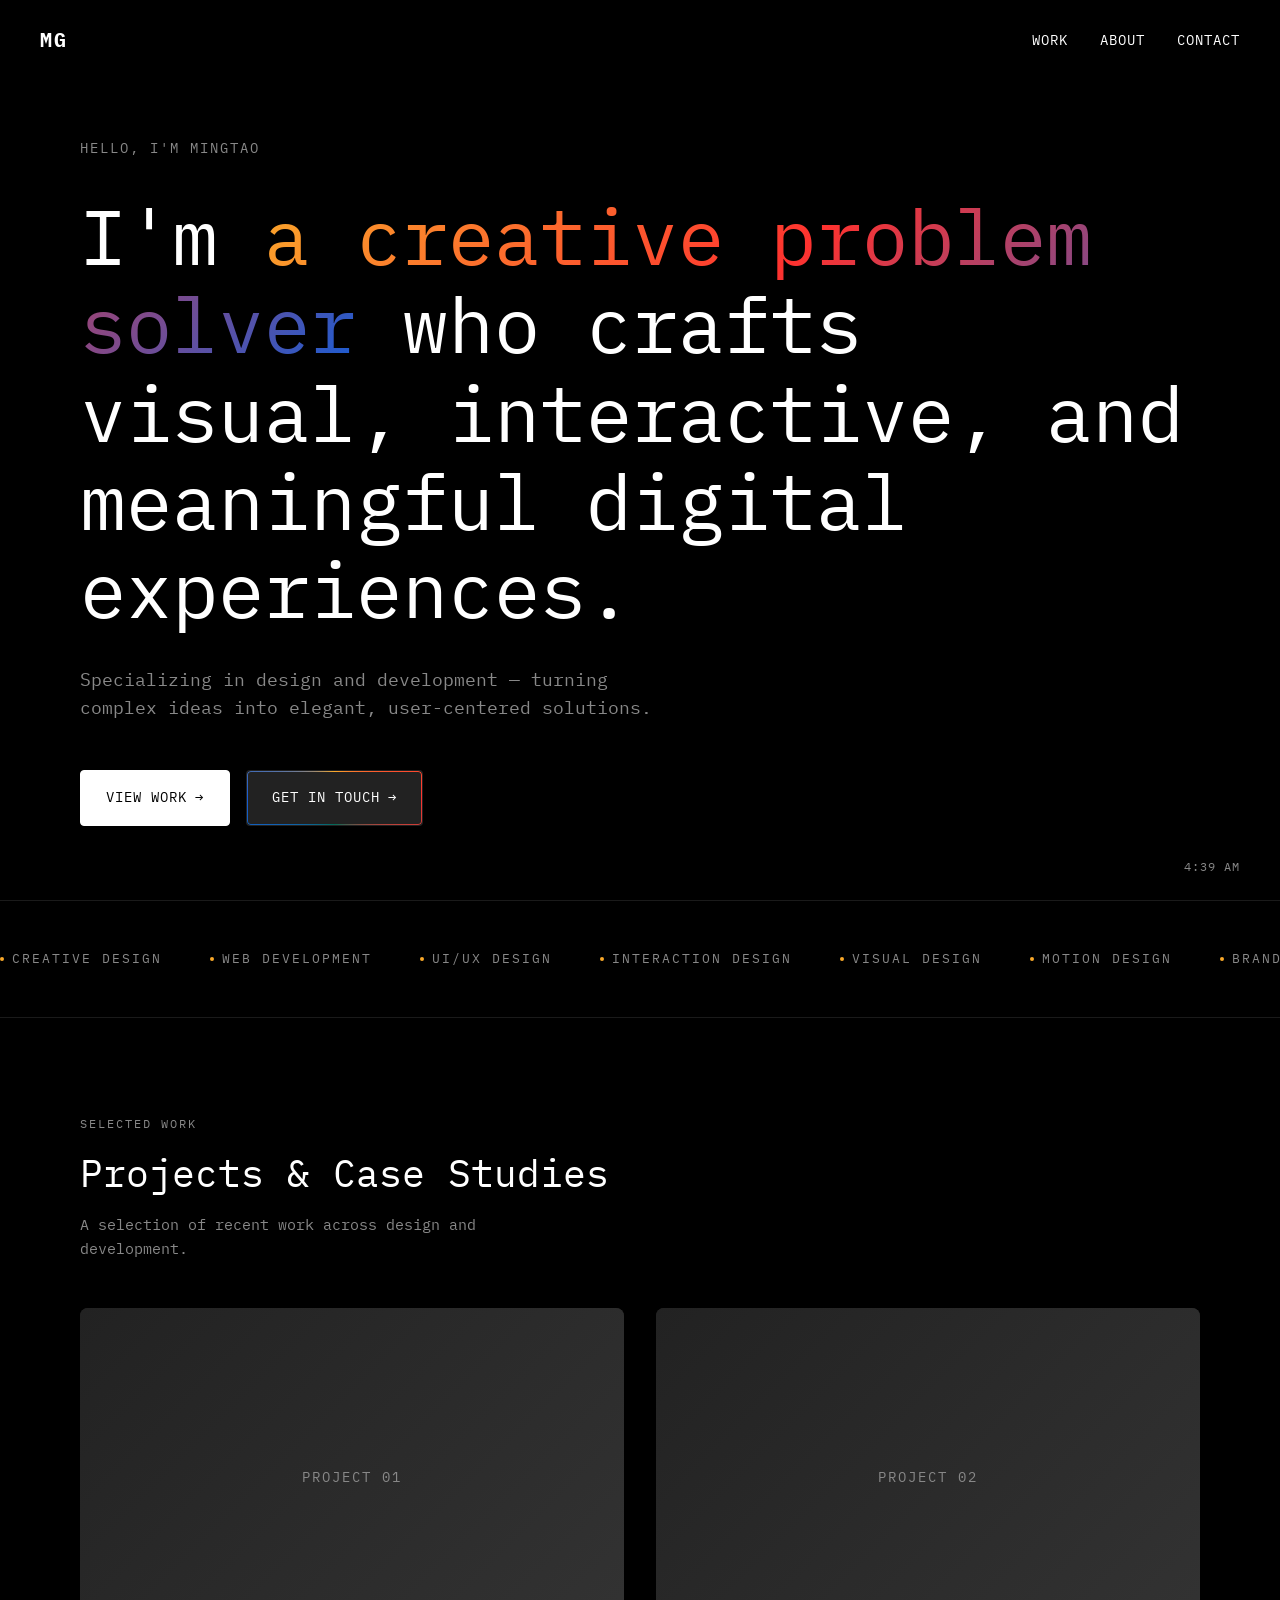
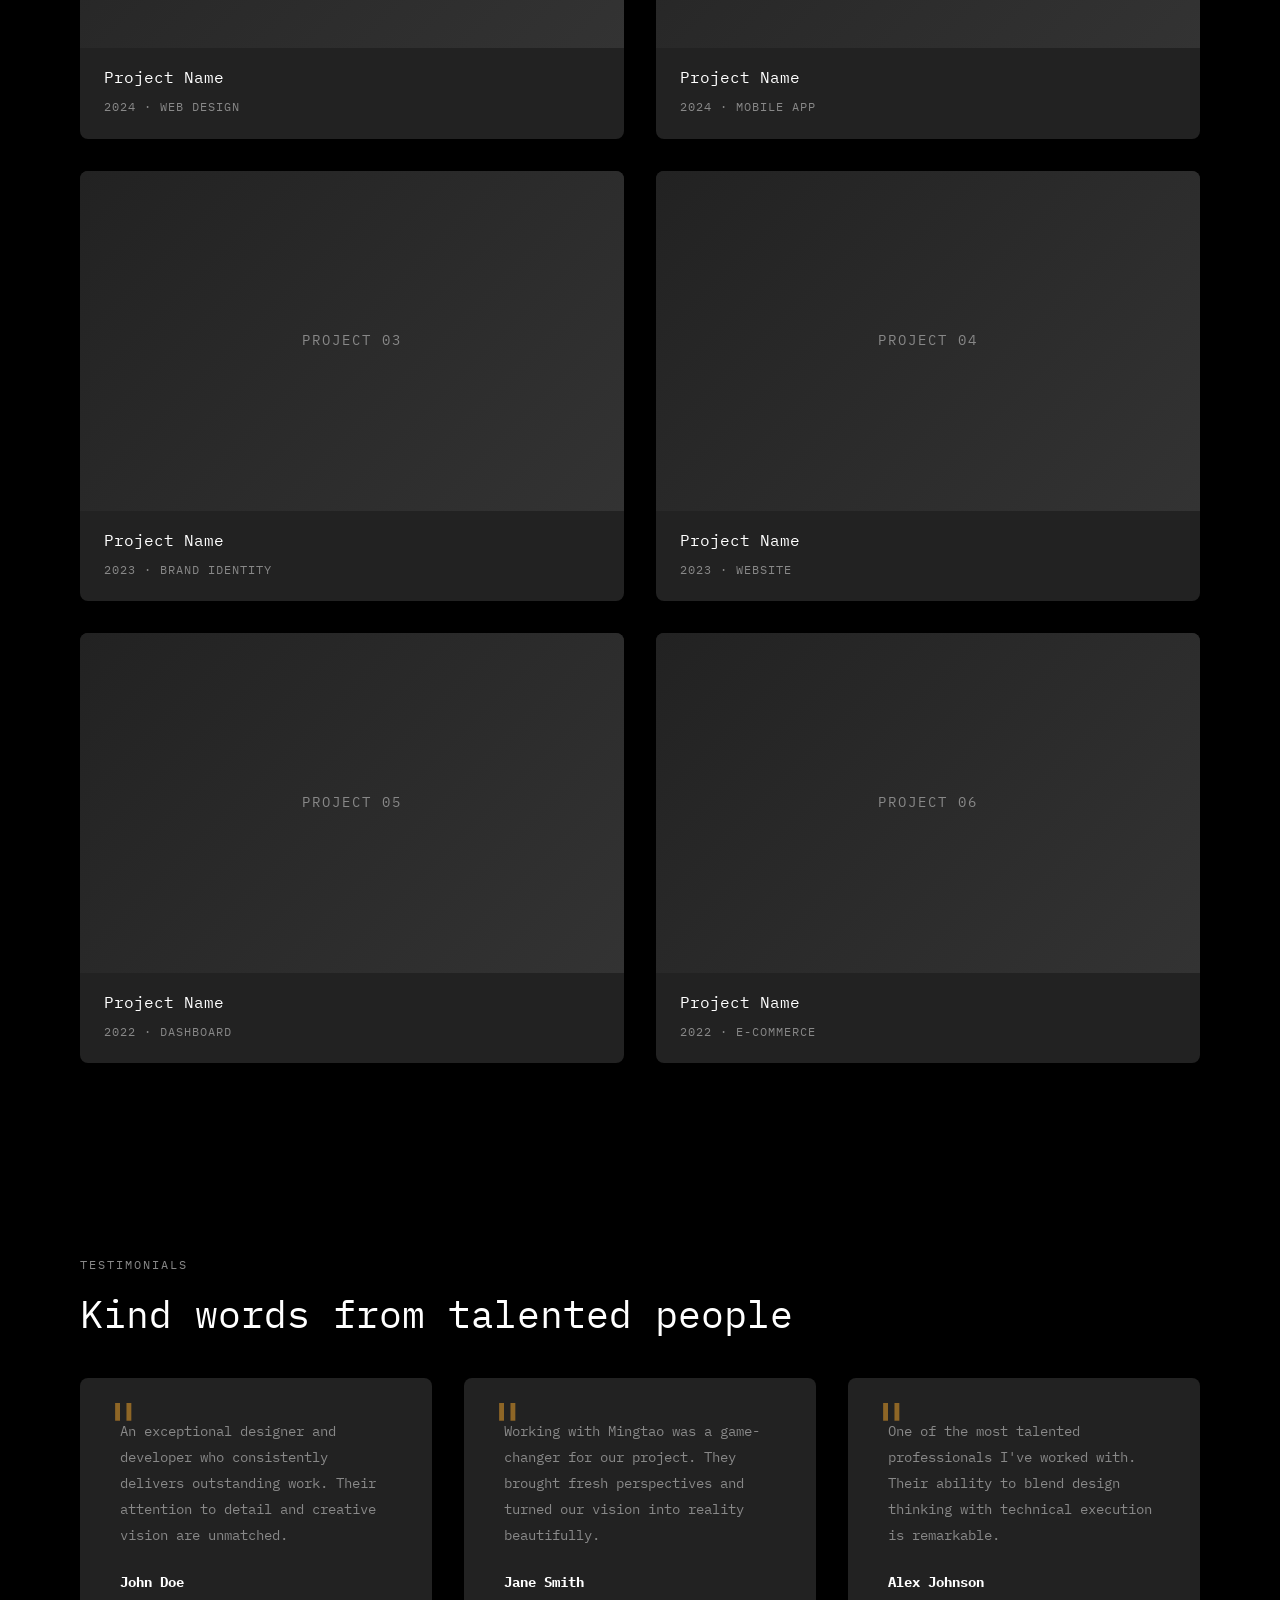
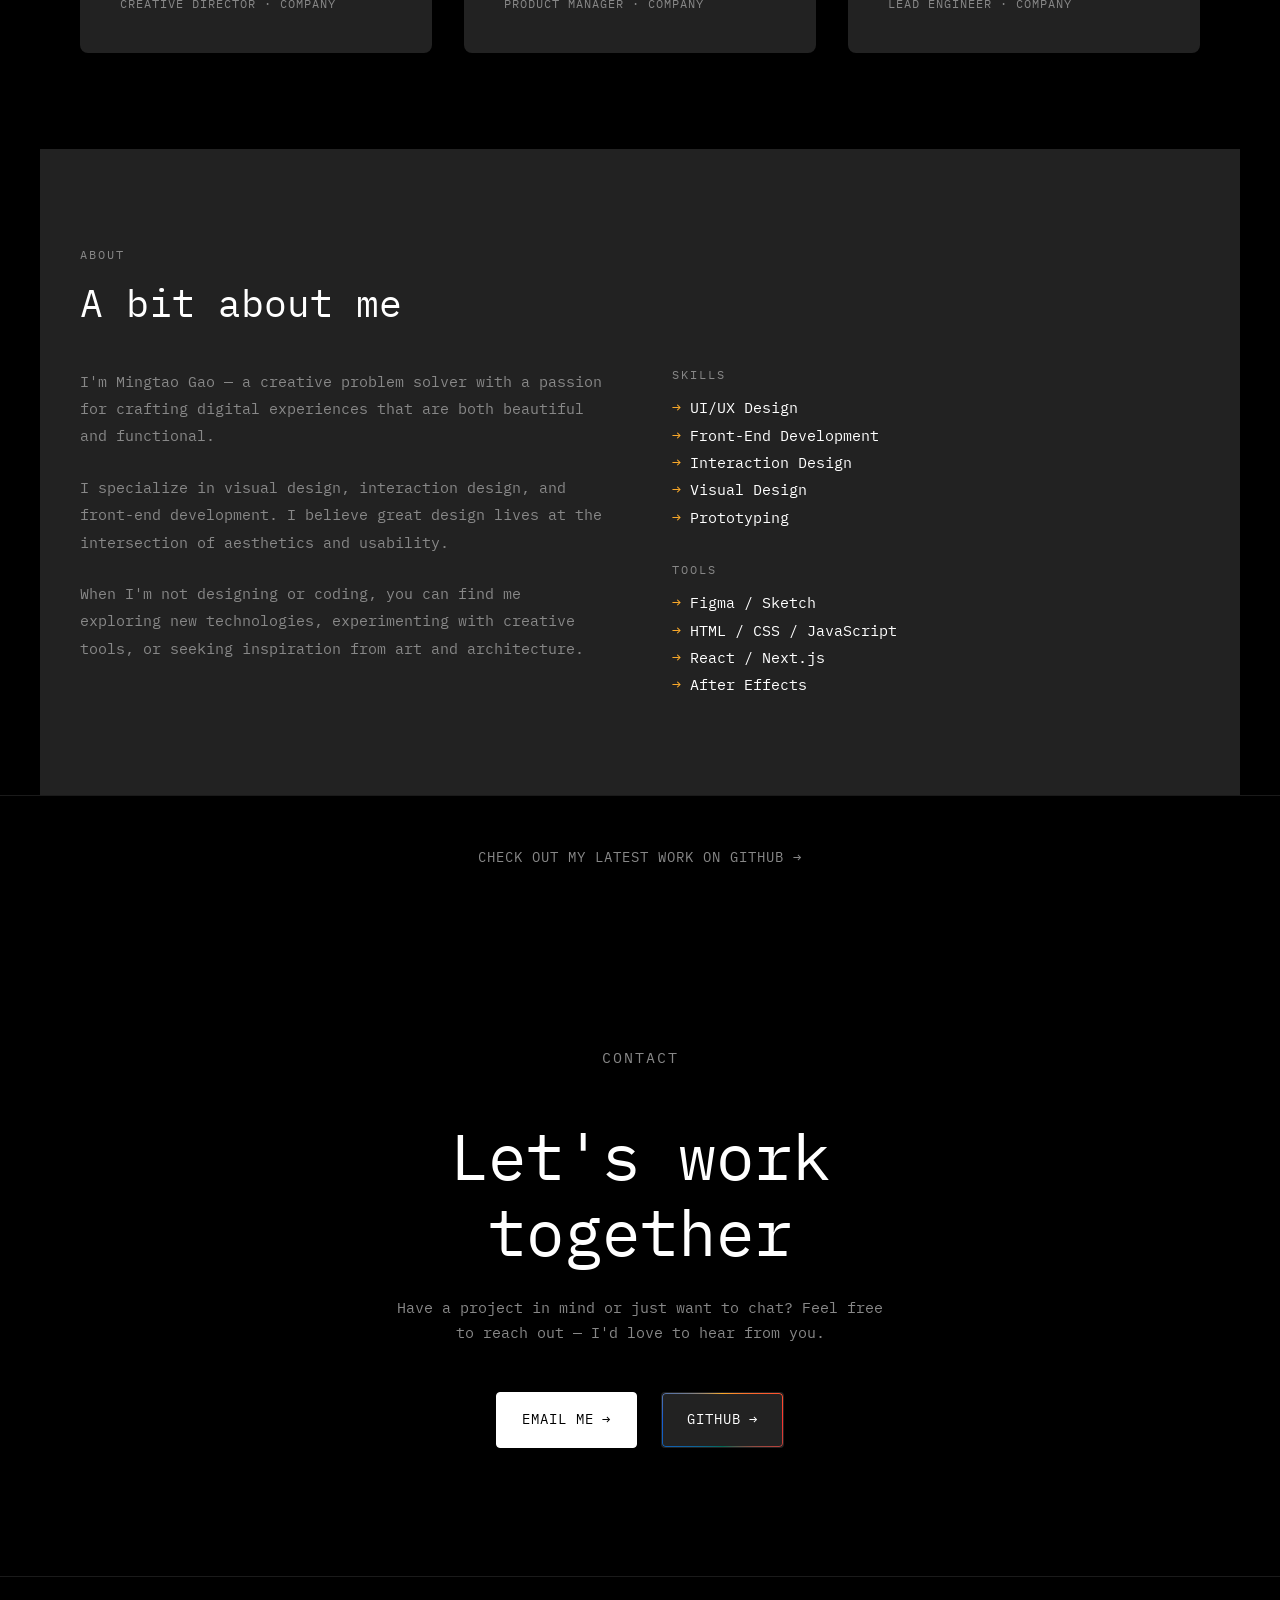
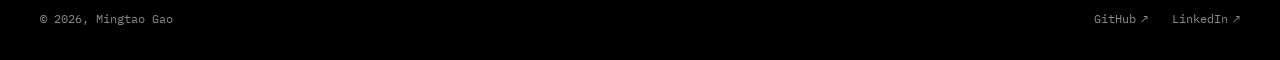
==== index.html @ eaf92bf7 "Initial personal website" ====
<!DOCTYPE html>
<html lang="en">
<head>
  <meta charset="UTF-8">
  <meta name="viewport" content="width=device-width, initial-scale=1.0">
  <title>Mingtao Gao — Portfolio</title>
  <meta name="description" content="Mingtao Gao — A creative problem solver specializing in design and development.">
  <link rel="preconnect" href="https://fonts.googleapis.com">
  <link rel="preconnect" href="https://fonts.gstatic.com" crossorigin>
  <link href="https://fonts.googleapis.com/css2?family=IBM+Plex+Mono:wght@300;400;500;700&family=Space+Mono:wght@400;700&display=swap" rel="stylesheet">
  <link rel="stylesheet" href="styles.css">
</head>
<body>

  <!-- Loader -->
  <div class="loader">
    <div class="loader-text">MG</div>
  </div>

  <!-- Live Clock -->
  <div class="clock"></div>

  <!-- Navigation -->
  <nav class="nav">
    <a href="#" class="nav-logo">MG</a>
    <ul class="nav-links">
      <li><a href="#work">Work</a></li>
      <li><a href="#about">About</a></li>
      <li><a href="#contact">Contact</a></li>
    </ul>
    <button class="menu-toggle" aria-label="Toggle menu">
      <span></span>
      <span></span>
      <span></span>
    </button>
  </nav>

  <!-- Hero Section -->
  <section class="hero">
    <p class="hero-intro">Hello, I'm Mingtao</p>
    <h1>
      I'm <span class="gradient-text">a creative problem solver</span> who crafts visual, interactive, and meaningful digital experiences.
    </h1>
    <p class="hero-subtitle">
      Specializing in design and development — turning complex ideas into elegant, user-centered solutions.
    </p>
    <div class="hero-cta">
      <a href="#work" class="btn btn-primary">
        View Work <span class="arrow">→</span>
      </a>
      <a href="#contact" class="btn btn-secondary">
        Get in Touch <span class="arrow">→</span>
      </a>
    </div>
  </section>

  <!-- Marquee / Recognition -->
  <div class="marquee-section">
    <div class="marquee-track">
      <span class="marquee-item"><span class="dot"></span> Creative Design</span>
      <span class="marquee-item"><span class="dot"></span> Web Development</span>
      <span class="marquee-item"><span class="dot"></span> UI/UX Design</span>
      <span class="marquee-item"><span class="dot"></span> Interaction Design</span>
      <span class="marquee-item"><span class="dot"></span> Visual Design</span>
      <span class="marquee-item"><span class="dot"></span> Motion Design</span>
      <span class="marquee-item"><span class="dot"></span> Brand Identity</span>
      <span class="marquee-item"><span class="dot"></span> Prototyping</span>
      <!-- Duplicate for seamless loop -->
      <span class="marquee-item"><span class="dot"></span> Creative Design</span>
      <span class="marquee-item"><span class="dot"></span> Web Development</span>
      <span class="marquee-item"><span class="dot"></span> UI/UX Design</span>
      <span class="marquee-item"><span class="dot"></span> Interaction Design</span>
      <span class="marquee-item"><span class="dot"></span> Visual Design</span>
      <span class="marquee-item"><span class="dot"></span> Motion Design</span>
      <span class="marquee-item"><span class="dot"></span> Brand Identity</span>
      <span class="marquee-item"><span class="dot"></span> Prototyping</span>
    </div>
  </div>

  <!-- Selected Work Section -->
  <section class="section" id="work">
    <p class="section-label reveal">Selected Work</p>
    <h2 class="section-title reveal">Projects & Case Studies</h2>
    <p class="section-subtitle reveal">A selection of recent work across design and development.</p>

    <div class="work-grid">
      <!-- Project 1 -->
      <div class="work-card reveal">
        <div class="placeholder-img">Project 01</div>
        <div class="work-card-info">
          <h3>Project Name</h3>
          <span class="work-meta">2024 · Web Design</span>
        </div>
        <div class="work-card-overlay">
          <h3 class="work-card-title">Project Name</h3>
          <div class="work-card-tags">
            <span class="tag">Design</span>
            <span class="tag">Development</span>
          </div>
        </div>
      </div>

      <!-- Project 2 -->
      <div class="work-card reveal">
        <div class="placeholder-img">Project 02</div>
        <div class="work-card-info">
          <h3>Project Name</h3>
          <span class="work-meta">2024 · Mobile App</span>
        </div>
        <div class="work-card-overlay">
          <h3 class="work-card-title">Project Name</h3>
          <div class="work-card-tags">
            <span class="tag">Mobile</span>
            <span class="tag">UI/UX</span>
          </div>
        </div>
      </div>

      <!-- Project 3 -->
      <div class="work-card reveal">
        <div class="placeholder-img">Project 03</div>
        <div class="work-card-info">
          <h3>Project Name</h3>
          <span class="work-meta">2023 · Brand Identity</span>
        </div>
        <div class="work-card-overlay">
          <h3 class="work-card-title">Project Name</h3>
          <div class="work-card-tags">
            <span class="tag">Branding</span>
            <span class="tag">Visual</span>
          </div>
        </div>
      </div>

      <!-- Project 4 -->
      <div class="work-card reveal">
        <div class="placeholder-img">Project 04</div>
        <div class="work-card-info">
          <h3>Project Name</h3>
          <span class="work-meta">2023 · Website</span>
        </div>
        <div class="work-card-overlay">
          <h3 class="work-card-title">Project Name</h3>
          <div class="work-card-tags">
            <span class="tag">Website</span>
            <span class="tag">Frontend</span>
          </div>
        </div>
      </div>

      <!-- Project 5 -->
      <div class="work-card reveal">
        <div class="placeholder-img">Project 05</div>
        <div class="work-card-info">
          <h3>Project Name</h3>
          <span class="work-meta">2022 · Dashboard</span>
        </div>
        <div class="work-card-overlay">
          <h3 class="work-card-title">Project Name</h3>
          <div class="work-card-tags">
            <span class="tag">Dashboard</span>
            <span class="tag">Data Viz</span>
          </div>
        </div>
      </div>

      <!-- Project 6 -->
      <div class="work-card reveal">
        <div class="placeholder-img">Project 06</div>
        <div class="work-card-info">
          <h3>Project Name</h3>
          <span class="work-meta">2022 · E-Commerce</span>
        </div>
        <div class="work-card-overlay">
          <h3 class="work-card-title">Project Name</h3>
          <div class="work-card-tags">
            <span class="tag">E-Commerce</span>
            <span class="tag">Design</span>
          </div>
        </div>
      </div>
    </div>
  </section>

  <!-- Testimonials Section -->
  <section class="testimonials" id="testimonials">
    <p class="section-label reveal">Testimonials</p>
    <h2 class="section-title reveal">Kind words from talented people</h2>
    <br>
    <div class="testimonial-grid">
      <div class="testimonial-card reveal">
        <p class="testimonial-text">
          An exceptional designer and developer who consistently delivers outstanding work. Their attention to detail and creative vision are unmatched.
        </p>
        <p class="testimonial-author">John Doe</p>
        <p class="testimonial-role">Creative Director · Company</p>
      </div>

      <div class="testimonial-card reveal">
        <p class="testimonial-text">
          Working with Mingtao was a game-changer for our project. They brought fresh perspectives and turned our vision into reality beautifully.
        </p>
        <p class="testimonial-author">Jane Smith</p>
        <p class="testimonial-role">Product Manager · Company</p>
      </div>

      <div class="testimonial-card reveal">
        <p class="testimonial-text">
          One of the most talented professionals I've worked with. Their ability to blend design thinking with technical execution is remarkable.
        </p>
        <p class="testimonial-author">Alex Johnson</p>
        <p class="testimonial-role">Lead Engineer · Company</p>
      </div>
    </div>
  </section>

  <!-- About Section -->
  <section class="section section-light" id="about" style="background: var(--dark); border-radius: 0; padding: 6rem 2.5rem;">
    <div style="max-width: 1200px; margin: 0 auto;">
      <p class="section-label reveal">About</p>
      <h2 class="section-title reveal">A bit about me</h2>
      <br>
      <div class="about-content">
        <div class="about-text reveal">
          <p>
            I'm Mingtao Gao — a creative problem solver with a passion for crafting digital experiences that are both beautiful and functional.
          </p>
          <p>
            I specialize in visual design, interaction design, and front-end development. I believe great design lives at the intersection of aesthetics and usability.
          </p>
          <p>
            When I'm not designing or coding, you can find me exploring new technologies, experimenting with creative tools, or seeking inspiration from art and architecture.
          </p>
        </div>
        <div class="about-details reveal">
          <div class="detail-group">
            <h4>Skills</h4>
            <ul>
              <li>UI/UX Design</li>
              <li>Front-End Development</li>
              <li>Interaction Design</li>
              <li>Visual Design</li>
              <li>Prototyping</li>
            </ul>
          </div>
          <div class="detail-group">
            <h4>Tools</h4>
            <ul>
              <li>Figma / Sketch</li>
              <li>HTML / CSS / JavaScript</li>
              <li>React / Next.js</li>
              <li>After Effects</li>
            </ul>
          </div>
        </div>
      </div>
    </div>
  </section>

  <!-- Social Strip -->
  <div class="social-strip">
    <a href="https://github.com/mingtaogao-glitch" target="_blank" rel="noopener">
      Check out my latest work on GitHub <span class="arrow">→</span>
    </a>
  </div>

  <!-- Contact Section -->
  <section class="contact" id="contact">
    <p class="section-label reveal">Contact</p>
    <h2 class="reveal">Let's work<br>together</h2>
    <p class="reveal">
      Have a project in mind or just want to chat? Feel free to reach out — I'd love to hear from you.
    </p>
    <div class="contact-links reveal">
      <a href="mailto:your.email@example.com" class="btn btn-primary">
        Email Me <span class="arrow">→</span>
      </a>
      <a href="https://github.com/mingtaogao-glitch" target="_blank" rel="noopener" class="btn btn-secondary">
        GitHub <span class="arrow">→</span>
      </a>
    </div>
  </section>

  <!-- Footer -->
  <footer class="footer">
    <p>&copy; 2026, Mingtao Gao</p>
    <div class="footer-links">
      <a href="https://github.com/mingtaogao-glitch" target="_blank" rel="noopener">GitHub <span class="arrow">↗</span></a>
      <a href="https://linkedin.com/" target="_blank" rel="noopener">LinkedIn <span class="arrow">↗</span></a>
    </div>
  </footer>

  <script src="script.js"></script>
</body>
</html>
---- styles.css ----
/* ========== Reset & Base ========== */
*,
*::before,
*::after {
  margin: 0;
  padding: 0;
  box-sizing: border-box;
}

:root {
  --black: #000000;
  --dark: #222222;
  --white: #ffffff;
  --orange: #FAA92A;
  --red: #FE322F;
  --teal: #036A57;
  --blue: #175DD5;
  --gray: #888888;
  --light-gray: #f5f5f5;
}

@font-face {
  font-family: 'Space Mono';
  src: url('https://fonts.googleapis.com/css2?family=Space+Mono:wght@400;700&display=swap');
}

html {
  scroll-behavior: smooth;
  -webkit-font-smoothing: antialiased;
  -moz-osx-font-smoothing: grayscale;
}

body {
  font-family: 'IBM Plex Mono', 'Space Mono', 'Courier New', monospace;
  background-color: var(--black);
  color: var(--white);
  line-height: 1.6;
  overflow-x: hidden;
}

a {
  color: inherit;
  text-decoration: none;
}

img {
  max-width: 100%;
  display: block;
}

/* ========== Typography ========== */
h1, h2, h3, h4 {
  font-weight: 400;
  line-height: 1.2;
}

.section-label {
  font-size: 0.75rem;
  text-transform: uppercase;
  letter-spacing: 2px;
  color: var(--gray);
  margin-bottom: 1rem;
}

/* ========== Navigation ========== */
.nav {
  position: fixed;
  top: 0;
  left: 0;
  right: 0;
  z-index: 100;
  padding: 1.5rem 2.5rem;
  display: flex;
  justify-content: space-between;
  align-items: center;
  background: rgba(0, 0, 0, 0.85);
  backdrop-filter: blur(10px);
  -webkit-backdrop-filter: blur(10px);
  transition: background 0.3s ease;
}

.nav-logo {
  font-size: 1.25rem;
  font-weight: 700;
  letter-spacing: 2px;
  text-transform: uppercase;
}

.nav-links {
  display: flex;
  gap: 2rem;
  list-style: none;
  align-items: center;
}

.nav-links a {
  font-size: 0.85rem;
  text-transform: uppercase;
  letter-spacing: 1px;
  transition: opacity 0.3s ease;
  position: relative;
}

.nav-links a::after {
  content: '';
  position: absolute;
  bottom: -4px;
  left: 0;
  width: 0;
  height: 1px;
  background: var(--white);
  transition: width 0.3s ease;
}

.nav-links a:hover::after {
  width: 100%;
}

.nav-links a:hover {
  opacity: 0.7;
}

/* Mobile Menu */
.menu-toggle {
  display: none;
  flex-direction: column;
  gap: 5px;
  cursor: pointer;
  z-index: 101;
  background: none;
  border: none;
  padding: 5px;
}

.menu-toggle span {
  width: 24px;
  height: 2px;
  background: var(--white);
  transition: all 0.3s ease;
}

.menu-toggle.active span:nth-child(1) {
  transform: rotate(45deg) translate(5px, 5px);
}

.menu-toggle.active span:nth-child(2) {
  opacity: 0;
}

.menu-toggle.active span:nth-child(3) {
  transform: rotate(-45deg) translate(5px, -5px);
}

/* ========== Hero Section ========== */
.hero {
  min-height: 100vh;
  display: flex;
  flex-direction: column;
  justify-content: center;
  padding: 8rem 2.5rem 4rem;
  max-width: 1200px;
  margin: 0 auto;
}

.hero-intro {
  font-size: 0.85rem;
  text-transform: uppercase;
  letter-spacing: 2px;
  color: var(--gray);
  margin-bottom: 2rem;
  opacity: 0;
  transform: translateY(20px);
  animation: fadeUp 0.8s ease forwards;
  animation-delay: 0.2s;
}

.hero h1 {
  font-size: clamp(2.5rem, 6vw, 5rem);
  line-height: 1.15;
  margin-bottom: 2rem;
  opacity: 0;
  transform: translateY(30px);
  animation: fadeUp 0.8s ease forwards;
  animation-delay: 0.4s;
}

.hero h1 .gradient-text {
  background: linear-gradient(135deg, var(--orange), var(--red), var(--blue));
  -webkit-background-clip: text;
  -webkit-text-fill-color: transparent;
  background-clip: text;
}

.hero-subtitle {
  font-size: 1.1rem;
  color: var(--gray);
  max-width: 600px;
  margin-bottom: 3rem;
  opacity: 0;
  transform: translateY(20px);
  animation: fadeUp 0.8s ease forwards;
  animation-delay: 0.6s;
}

.hero-cta {
  display: flex;
  gap: 1rem;
  flex-wrap: wrap;
  opacity: 0;
  transform: translateY(20px);
  animation: fadeUp 0.8s ease forwards;
  animation-delay: 0.8s;
}

/* ========== Buttons ========== */
.btn {
  display: inline-flex;
  align-items: center;
  gap: 0.5rem;
  padding: 15px 25px;
  height: 56px;
  font-family: inherit;
  font-size: 0.85rem;
  text-transform: uppercase;
  letter-spacing: 1px;
  border-radius: 4px;
  cursor: pointer;
  transition: transform 0.5s cubic-bezier(0.65, 0.05, 0, 1);
  border: none;
}

.btn:hover {
  transform: scale(0.964);
}

.btn-primary {
  background: var(--white);
  color: var(--black);
  border: 1px solid var(--white);
}

.btn-secondary {
  position: relative;
  background: var(--dark);
  color: var(--white);
  border: 1px solid transparent;
  overflow: hidden;
}

.btn-secondary::before {
  content: '';
  position: absolute;
  inset: 0;
  border-radius: 4px;
  padding: 1px;
  background: conic-gradient(from var(--gradient-angle, 0deg), var(--orange), var(--red), var(--teal), var(--blue), var(--orange));
  -webkit-mask: linear-gradient(#fff 0 0) content-box, linear-gradient(#fff 0 0);
  -webkit-mask-composite: xor;
  mask-composite: exclude;
  animation: rotate-gradient 8s linear infinite;
}

.btn-secondary:hover::before {
  animation-play-state: paused;
}

.btn .arrow {
  transition: transform 0.3s ease;
}

.btn:hover .arrow {
  transform: translateX(3px);
}

@property --gradient-angle {
  syntax: '<angle>';
  initial-value: 0deg;
  inherits: false;
}

@keyframes rotate-gradient {
  to {
    --gradient-angle: 360deg;
  }
}

/* ========== Sections ========== */
.section {
  padding: 6rem 2.5rem;
  max-width: 1200px;
  margin: 0 auto;
}

.section-dark {
  background: var(--black);
}

.section-light {
  background: var(--dark);
}

.section-title {
  font-size: clamp(1.5rem, 3vw, 2.5rem);
  margin-bottom: 1rem;
}

.section-subtitle {
  color: var(--gray);
  font-size: 0.95rem;
  max-width: 500px;
  margin-bottom: 3rem;
}

/* ========== About Section ========== */
.about-content {
  display: grid;
  grid-template-columns: 1fr 1fr;
  gap: 4rem;
  align-items: start;
}

.about-text p {
  color: var(--gray);
  margin-bottom: 1.5rem;
  font-size: 0.95rem;
  line-height: 1.8;
}

.about-details {
  display: flex;
  flex-direction: column;
  gap: 2rem;
}

.detail-group h4 {
  font-size: 0.75rem;
  text-transform: uppercase;
  letter-spacing: 2px;
  color: var(--gray);
  margin-bottom: 0.75rem;
}

.detail-group p,
.detail-group li {
  font-size: 0.95rem;
  line-height: 1.8;
}

.detail-group ul {
  list-style: none;
}

.detail-group ul li::before {
  content: '→ ';
  color: var(--orange);
}

/* ========== Work/Projects Section ========== */
.work-grid {
  display: grid;
  grid-template-columns: repeat(2, 1fr);
  gap: 2rem;
}

.work-card {
  position: relative;
  border-radius: 8px;
  overflow: hidden;
  background: var(--dark);
  transition: transform 0.5s cubic-bezier(0.65, 0.05, 0, 1);
  cursor: pointer;
}

.work-card:hover {
  transform: scale(0.98);
}

.work-card-image {
  width: 100%;
  aspect-ratio: 16/10;
  object-fit: cover;
  transition: transform 0.6s ease;
}

.work-card:hover .work-card-image {
  transform: scale(1.05);
}

.work-card-overlay {
  position: absolute;
  inset: 0;
  background: linear-gradient(to top, rgba(0,0,0,0.85) 0%, rgba(0,0,0,0) 50%);
  display: flex;
  flex-direction: column;
  justify-content: flex-end;
  padding: 2rem;
  opacity: 0;
  transition: opacity 0.4s ease;
}

.work-card:hover .work-card-overlay {
  opacity: 1;
}

.work-card-title {
  font-size: 1.25rem;
  margin-bottom: 0.5rem;
}

.work-card-tags {
  display: flex;
  gap: 0.5rem;
  flex-wrap: wrap;
}

.tag {
  font-size: 0.7rem;
  text-transform: uppercase;
  letter-spacing: 1px;
  padding: 4px 10px;
  border: 1px solid rgba(255,255,255,0.3);
  border-radius: 20px;
  color: var(--gray);
}

/* Work card info (always visible) */
.work-card-info {
  padding: 1.25rem 1.5rem;
}

.work-card-info h3 {
  font-size: 1rem;
  margin-bottom: 0.35rem;
}

.work-card-info .work-meta {
  font-size: 0.75rem;
  color: var(--gray);
  text-transform: uppercase;
  letter-spacing: 1px;
}

/* ========== Testimonials ========== */
.testimonials {
  padding: 6rem 2.5rem;
  max-width: 1200px;
  margin: 0 auto;
}

.testimonial-grid {
  display: grid;
  grid-template-columns: repeat(3, 1fr);
  gap: 2rem;
}

.testimonial-card {
  background: var(--dark);
  border-radius: 8px;
  padding: 2.5rem;
  position: relative;
}

.testimonial-card::before {
  content: '"';
  font-size: 4rem;
  line-height: 1;
  color: var(--orange);
  position: absolute;
  top: 1rem;
  left: 1.5rem;
  opacity: 0.5;
}

.testimonial-text {
  font-size: 0.9rem;
  line-height: 1.8;
  color: var(--gray);
  margin-bottom: 1.5rem;
  position: relative;
  z-index: 1;
}

.testimonial-author {
  font-size: 0.85rem;
  font-weight: 700;
}

.testimonial-role {
  font-size: 0.75rem;
  color: var(--gray);
  text-transform: uppercase;
  letter-spacing: 1px;
}

/* ========== Badges/Recognition Marquee ========== */
.marquee-section {
  padding: 3rem 0;
  overflow: hidden;
  border-top: 1px solid rgba(255,255,255,0.1);
  border-bottom: 1px solid rgba(255,255,255,0.1);
}

.marquee-track {
  display: flex;
  gap: 3rem;
  animation: marquee 30s linear infinite;
  width: max-content;
}

.marquee-item {
  font-size: 0.8rem;
  text-transform: uppercase;
  letter-spacing: 2px;
  color: var(--gray);
  white-space: nowrap;
  display: flex;
  align-items: center;
  gap: 0.5rem;
}

.marquee-item .dot {
  width: 4px;
  height: 4px;
  border-radius: 50%;
  background: var(--orange);
}

@keyframes marquee {
  0% { transform: translateX(0); }
  100% { transform: translateX(-50%); }
}

/* ========== Contact Section ========== */
.contact {
  padding: 8rem 2.5rem;
  max-width: 1200px;
  margin: 0 auto;
  text-align: center;
}

.contact h2 {
  font-size: clamp(2rem, 5vw, 4rem);
  margin-bottom: 1.5rem;
}

.contact p {
  color: var(--gray);
  max-width: 500px;
  margin: 0 auto 3rem;
  font-size: 0.95rem;
}

.contact-links {
  display: flex;
  justify-content: center;
  gap: 1.5rem;
  flex-wrap: wrap;
}

/* ========== Social Section ========== */
.social-strip {
  padding: 3rem 2.5rem;
  text-align: center;
  border-top: 1px solid rgba(255,255,255,0.1);
}

.social-strip a {
  font-size: 0.85rem;
  text-transform: uppercase;
  letter-spacing: 1px;
  color: var(--gray);
  transition: color 0.3s ease;
}

.social-strip a:hover {
  color: var(--white);
}

/* ========== Footer ========== */
.footer {
  padding: 2rem 2.5rem;
  display: flex;
  justify-content: space-between;
  align-items: center;
  border-top: 1px solid rgba(255,255,255,0.1);
  font-size: 0.75rem;
  color: var(--gray);
}

.footer-links {
  display: flex;
  gap: 1.5rem;
}

.footer-links a {
  display: inline-flex;
  align-items: center;
  gap: 0.3rem;
  transition: color 0.3s ease;
}

.footer-links a:hover {
  color: var(--white);
}

/* ========== Clock ========== */
.clock {
  position: fixed;
  bottom: 1.5rem;
  right: 2.5rem;
  font-size: 0.75rem;
  color: var(--gray);
  letter-spacing: 1px;
  z-index: 100;
}

/* ========== Scroll Animations ========== */
.reveal {
  opacity: 0;
  transform: translateY(30px);
  transition: opacity 0.8s ease, transform 0.8s ease;
}

.reveal.visible {
  opacity: 1;
  transform: translateY(0);
}

@keyframes fadeUp {
  to {
    opacity: 1;
    transform: translateY(0);
  }
}

/* ========== Responsive ========== */
@media (max-width: 968px) {
  .about-content {
    grid-template-columns: 1fr;
    gap: 2rem;
  }

  .testimonial-grid {
    grid-template-columns: 1fr;
  }

  .work-grid {
    grid-template-columns: 1fr;
  }
}

@media (max-width: 768px) {
  .nav {
    padding: 1.25rem 1.5rem;
  }

  .nav-links {
    position: fixed;
    top: 0;
    right: -100%;
    height: 100vh;
    width: 100%;
    background: var(--black);
    flex-direction: column;
    justify-content: center;
    align-items: center;
    gap: 2rem;
    transition: right 0.4s ease;
  }

  .nav-links.open {
    right: 0;
  }

  .nav-links a {
    font-size: 1.5rem;
  }

  .menu-toggle {
    display: flex;
  }

  .hero {
    padding: 6rem 1.5rem 3rem;
  }

  .section {
    padding: 4rem 1.5rem;
  }

  .testimonials {
    padding: 4rem 1.5rem;
  }

  .contact {
    padding: 4rem 1.5rem;
  }

  .footer {
    flex-direction: column;
    gap: 1rem;
    text-align: center;
  }

  .clock {
    display: none;
  }

  .work-card-overlay {
    opacity: 1;
  }
}

/* ========== Placeholder images ========== */
.placeholder-img {
  width: 100%;
  aspect-ratio: 16/10;
  background: linear-gradient(135deg, var(--dark) 0%, #333 100%);
  display: flex;
  align-items: center;
  justify-content: center;
  color: var(--gray);
  font-size: 0.85rem;
  text-transform: uppercase;
  letter-spacing: 2px;
}

/* ========== Loading ========== */
.loader {
  position: fixed;
  inset: 0;
  background: var(--black);
  display: flex;
  align-items: center;
  justify-content: center;
  z-index: 1000;
  transition: opacity 0.6s ease, visibility 0.6s ease;
}

.loader.hidden {
  opacity: 0;
  visibility: hidden;
}

.loader-text {
  font-size: 1.5rem;
  font-weight: 700;
  letter-spacing: 4px;
  text-transform: uppercase;
  animation: pulse 1.5s ease infinite;
}

@keyframes pulse {
  0%, 100% { opacity: 0.3; }
  50% { opacity: 1; }
}
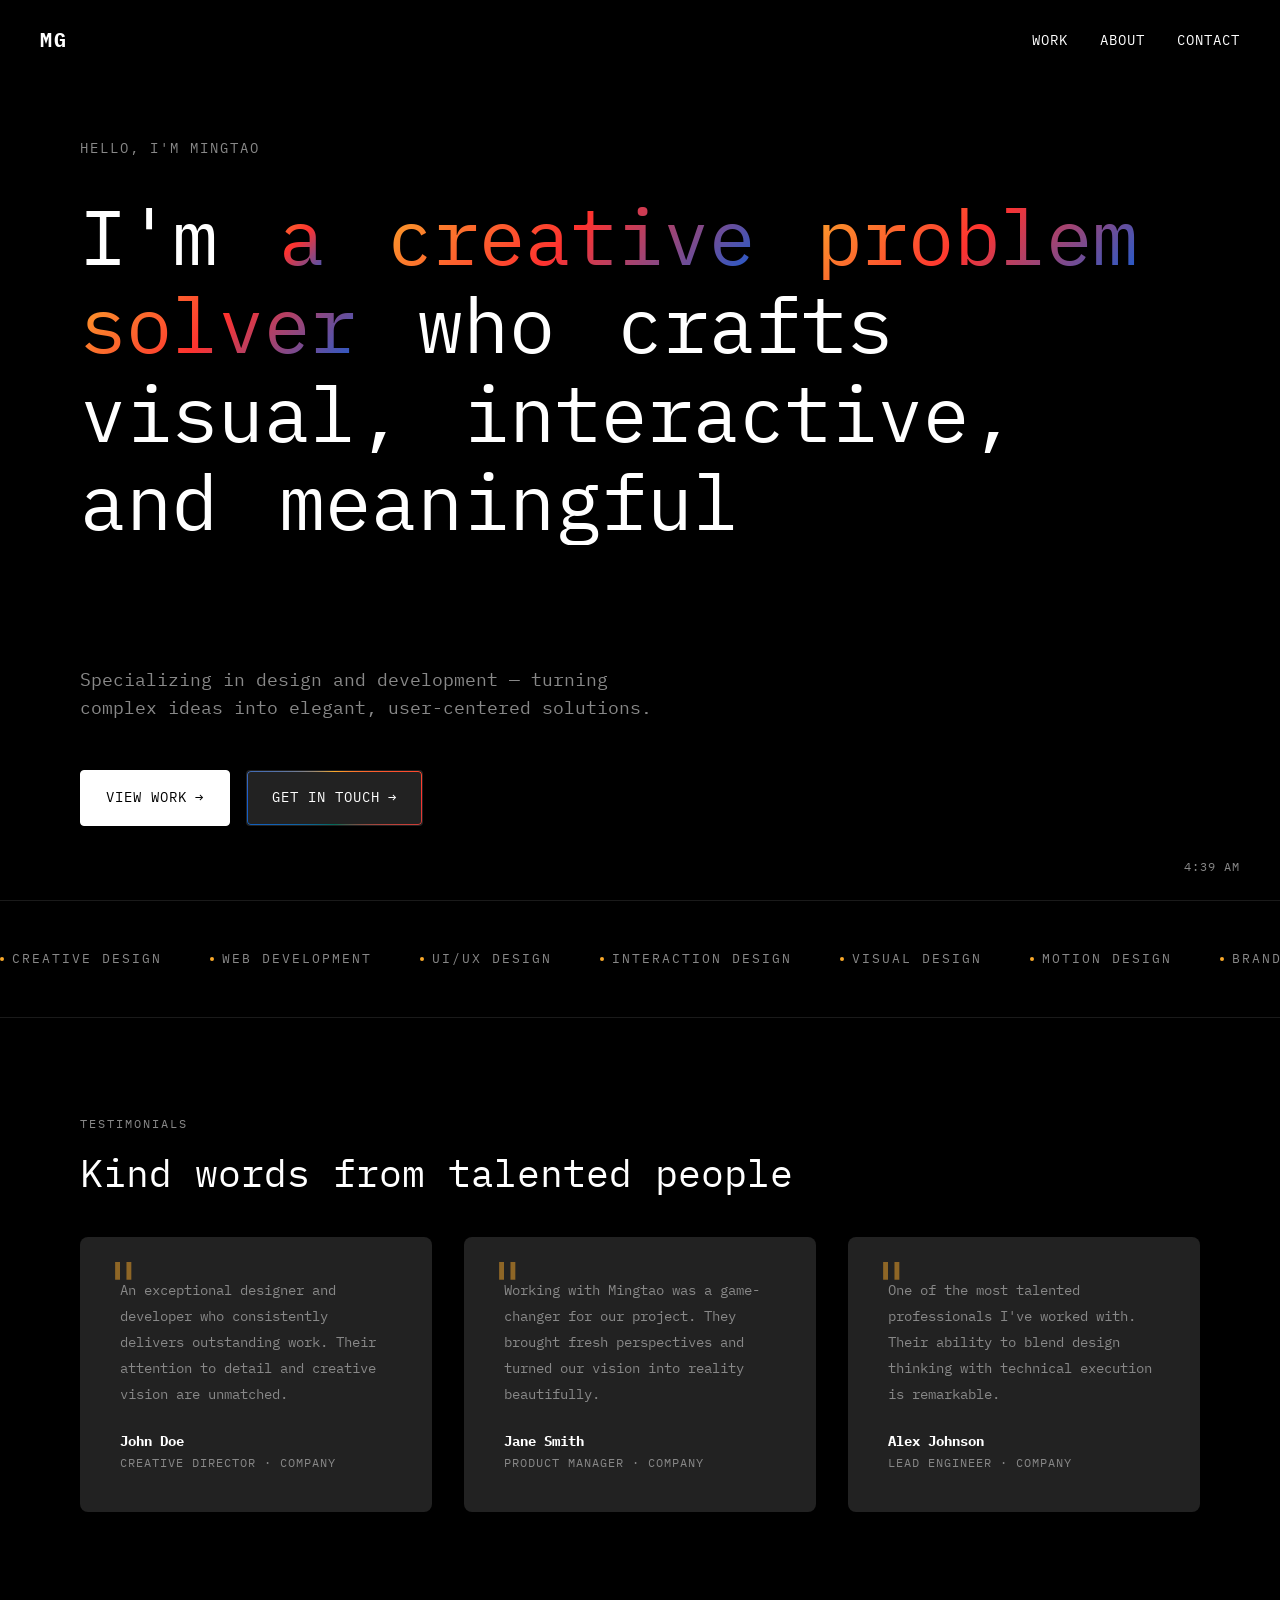
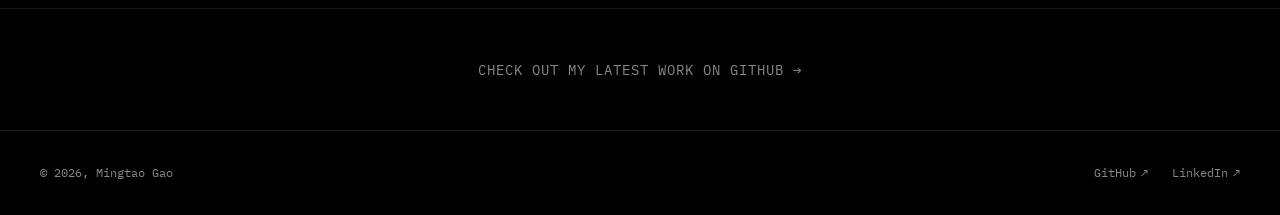
==== commit 8d365fcd: "Add word-by-word hero text reveal animation" ====
--- a/index.html
+++ b/index.html
@@ -22,11 +22,11 @@
 
   <!-- Navigation -->
   <nav class="nav">
-    <a href="#" class="nav-logo">MG</a>
+    <a href="index.html" class="nav-logo">MG</a>
     <ul class="nav-links">
-      <li><a href="#work">Work</a></li>
-      <li><a href="#about">About</a></li>
-      <li><a href="#contact">Contact</a></li>
+      <li><a href="work.html">Work</a></li>
+      <li><a href="about.html">About</a></li>
+      <li><a href="contact.html">Contact</a></li>
     </ul>
     <button class="menu-toggle" aria-label="Toggle menu">
       <span></span>
@@ -38,17 +38,29 @@
   <!-- Hero Section -->
   <section class="hero">
     <p class="hero-intro">Hello, I'm Mingtao</p>
-    <h1>
-      I'm <span class="gradient-text">a creative problem solver</span> who crafts visual, interactive, and meaningful digital experiences.
+    <h1 class="hero-heading">
+      <span class="word-reveal"><span class="word-inner">I'm</span></span>
+      <span class="word-reveal gradient-text"><span class="word-inner">a</span></span>
+      <span class="word-reveal gradient-text"><span class="word-inner">creative</span></span>
+      <span class="word-reveal gradient-text"><span class="word-inner">problem</span></span>
+      <span class="word-reveal gradient-text"><span class="word-inner">solver</span></span>
+      <span class="word-reveal"><span class="word-inner">who</span></span>
+      <span class="word-reveal"><span class="word-inner">crafts</span></span>
+      <span class="word-reveal"><span class="word-inner">visual,</span></span>
+      <span class="word-reveal"><span class="word-inner">interactive,</span></span>
+      <span class="word-reveal"><span class="word-inner">and</span></span>
+      <span class="word-reveal"><span class="word-inner">meaningful</span></span>
+      <span class="word-reveal"><span class="word-inner">digital</span></span>
+      <span class="word-reveal"><span class="word-inner">experiences.</span></span>
     </h1>
     <p class="hero-subtitle">
       Specializing in design and development — turning complex ideas into elegant, user-centered solutions.
     </p>
     <div class="hero-cta">
-      <a href="#work" class="btn btn-primary">
+      <a href="work.html" class="btn btn-primary">
         View Work <span class="arrow">→</span>
       </a>
-      <a href="#contact" class="btn btn-secondary">
+      <a href="contact.html" class="btn btn-secondary">
         Get in Touch <span class="arrow">→</span>
       </a>
     </div>
@@ -77,113 +89,8 @@
     </div>
   </div>
 
-  <!-- Selected Work Section -->
-  <section class="section" id="work">
-    <p class="section-label reveal">Selected Work</p>
-    <h2 class="section-title reveal">Projects & Case Studies</h2>
-    <p class="section-subtitle reveal">A selection of recent work across design and development.</p>
-
-    <div class="work-grid">
-      <!-- Project 1 -->
-      <div class="work-card reveal">
-        <div class="placeholder-img">Project 01</div>
-        <div class="work-card-info">
-          <h3>Project Name</h3>
-          <span class="work-meta">2024 · Web Design</span>
-        </div>
-        <div class="work-card-overlay">
-          <h3 class="work-card-title">Project Name</h3>
-          <div class="work-card-tags">
-            <span class="tag">Design</span>
-            <span class="tag">Development</span>
-          </div>
-        </div>
-      </div>
-
-      <!-- Project 2 -->
-      <div class="work-card reveal">
-        <div class="placeholder-img">Project 02</div>
-        <div class="work-card-info">
-          <h3>Project Name</h3>
-          <span class="work-meta">2024 · Mobile App</span>
-        </div>
-        <div class="work-card-overlay">
-          <h3 class="work-card-title">Project Name</h3>
-          <div class="work-card-tags">
-            <span class="tag">Mobile</span>
-            <span class="tag">UI/UX</span>
-          </div>
-        </div>
-      </div>
-
-      <!-- Project 3 -->
-      <div class="work-card reveal">
-        <div class="placeholder-img">Project 03</div>
-        <div class="work-card-info">
-          <h3>Project Name</h3>
-          <span class="work-meta">2023 · Brand Identity</span>
-        </div>
-        <div class="work-card-overlay">
-          <h3 class="work-card-title">Project Name</h3>
-          <div class="work-card-tags">
-            <span class="tag">Branding</span>
-            <span class="tag">Visual</span>
-          </div>
-        </div>
-      </div>
-
-      <!-- Project 4 -->
-      <div class="work-card reveal">
-        <div class="placeholder-img">Project 04</div>
-        <div class="work-card-info">
-          <h3>Project Name</h3>
-          <span class="work-meta">2023 · Website</span>
-        </div>
-        <div class="work-card-overlay">
-          <h3 class="work-card-title">Project Name</h3>
-          <div class="work-card-tags">
-            <span class="tag">Website</span>
-            <span class="tag">Frontend</span>
-          </div>
-        </div>
-      </div>
-
-      <!-- Project 5 -->
-      <div class="work-card reveal">
-        <div class="placeholder-img">Project 05</div>
-        <div class="work-card-info">
-          <h3>Project Name</h3>
-          <span class="work-meta">2022 · Dashboard</span>
-        </div>
-        <div class="work-card-overlay">
-          <h3 class="work-card-title">Project Name</h3>
-          <div class="work-card-tags">
-            <span class="tag">Dashboard</span>
-            <span class="tag">Data Viz</span>
-          </div>
-        </div>
-      </div>
-
-      <!-- Project 6 -->
-      <div class="work-card reveal">
-        <div class="placeholder-img">Project 06</div>
-        <div class="work-card-info">
-          <h3>Project Name</h3>
-          <span class="work-meta">2022 · E-Commerce</span>
-        </div>
-        <div class="work-card-overlay">
-          <h3 class="work-card-title">Project Name</h3>
-          <div class="work-card-tags">
-            <span class="tag">E-Commerce</span>
-            <span class="tag">Design</span>
-          </div>
-        </div>
-      </div>
-    </div>
-  </section>
-
   <!-- Testimonials Section -->
-  <section class="testimonials" id="testimonials">
+  <section class="testimonials">
     <p class="section-label reveal">Testimonials</p>
     <h2 class="section-title reveal">Kind words from talented people</h2>
     <br>
@@ -214,72 +121,12 @@
     </div>
   </section>
 
-  <!-- About Section -->
-  <section class="section section-light" id="about" style="background: var(--dark); border-radius: 0; padding: 6rem 2.5rem;">
-    <div style="max-width: 1200px; margin: 0 auto;">
-      <p class="section-label reveal">About</p>
-      <h2 class="section-title reveal">A bit about me</h2>
-      <br>
-      <div class="about-content">
-        <div class="about-text reveal">
-          <p>
-            I'm Mingtao Gao — a creative problem solver with a passion for crafting digital experiences that are both beautiful and functional.
-          </p>
-          <p>
-            I specialize in visual design, interaction design, and front-end development. I believe great design lives at the intersection of aesthetics and usability.
-          </p>
-          <p>
-            When I'm not designing or coding, you can find me exploring new technologies, experimenting with creative tools, or seeking inspiration from art and architecture.
-          </p>
-        </div>
-        <div class="about-details reveal">
-          <div class="detail-group">
-            <h4>Skills</h4>
-            <ul>
-              <li>UI/UX Design</li>
-              <li>Front-End Development</li>
-              <li>Interaction Design</li>
-              <li>Visual Design</li>
-              <li>Prototyping</li>
-            </ul>
-          </div>
-          <div class="detail-group">
-            <h4>Tools</h4>
-            <ul>
-              <li>Figma / Sketch</li>
-              <li>HTML / CSS / JavaScript</li>
-              <li>React / Next.js</li>
-              <li>After Effects</li>
-            </ul>
-          </div>
-        </div>
-      </div>
-    </div>
-  </section>
-
   <!-- Social Strip -->
   <div class="social-strip">
     <a href="https://github.com/mingtaogao-glitch" target="_blank" rel="noopener">
       Check out my latest work on GitHub <span class="arrow">→</span>
     </a>
   </div>
-
-  <!-- Contact Section -->
-  <section class="contact" id="contact">
-    <p class="section-label reveal">Contact</p>
-    <h2 class="reveal">Let's work<br>together</h2>
-    <p class="reveal">
-      Have a project in mind or just want to chat? Feel free to reach out — I'd love to hear from you.
-    </p>
-    <div class="contact-links reveal">
-      <a href="mailto:your.email@example.com" class="btn btn-primary">
-        Email Me <span class="arrow">→</span>
-      </a>
-      <a href="https://github.com/mingtaogao-glitch" target="_blank" rel="noopener" class="btn btn-secondary">
-        GitHub <span class="arrow">→</span>
-      </a>
-    </div>
-  </section>
 
   <!-- Footer -->
   <footer class="footer">
--- a/styles.css
+++ b/styles.css
@@ -174,17 +174,34 @@
   animation-delay: 0.2s;
 }
 
-.hero h1 {
+/* Hero heading - word-by-word reveal */
+.hero-heading {
   font-size: clamp(2.5rem, 6vw, 5rem);
   line-height: 1.15;
   margin-bottom: 2rem;
+}
+
+.word-reveal {
+  display: inline-block;
+  overflow: hidden;
+  vertical-align: bottom;
+  margin-right: 0.2em;
+}
+
+.word-inner {
+  display: inline-block;
+  transform: translateY(110%);
   opacity: 0;
-  transform: translateY(30px);
-  animation: fadeUp 0.8s ease forwards;
-  animation-delay: 0.4s;
-}
-
-.hero h1 .gradient-text {
+  transition: transform 0.8s cubic-bezier(0.16, 1, 0.3, 1),
+              opacity 0.8s cubic-bezier(0.16, 1, 0.3, 1);
+}
+
+.word-reveal.revealed .word-inner {
+  transform: translateY(0);
+  opacity: 1;
+}
+
+.hero-heading .gradient-text .word-inner {
   background: linear-gradient(135deg, var(--orange), var(--red), var(--blue));
   -webkit-background-clip: text;
   -webkit-text-fill-color: transparent;
@@ -754,3 +771,95 @@
   0%, 100% { opacity: 0.3; }
   50% { opacity: 1; }
 }
+
+/* ========== Page Header (sub-pages) ========== */
+.page-header {
+  padding: 10rem 2.5rem 4rem;
+  max-width: 1200px;
+  margin: 0 auto;
+}
+
+.page-title {
+  font-size: clamp(2.5rem, 6vw, 5rem);
+  line-height: 1.15;
+  margin-bottom: 1rem;
+}
+
+/* ========== Active Nav Link ========== */
+.nav-links a.active {
+  opacity: 0.5;
+}
+
+.nav-links a.active::after {
+  width: 100%;
+}
+
+/* ========== Contact Page ========== */
+.contact-page {
+  min-height: 100vh;
+  display: flex;
+  flex-direction: column;
+  align-items: center;
+  justify-content: center;
+  text-align: center;
+  padding: 8rem 2.5rem 4rem;
+  max-width: 800px;
+  margin: 0 auto;
+}
+
+.contact-page .page-title {
+  margin-bottom: 1.5rem;
+}
+
+.contact-description {
+  color: var(--gray);
+  max-width: 500px;
+  margin-bottom: 3rem;
+  font-size: 0.95rem;
+  line-height: 1.8;
+}
+
+.contact-details {
+  margin-top: 4rem;
+  display: flex;
+  gap: 4rem;
+  text-align: left;
+}
+
+.contact-detail-group h4 {
+  font-size: 0.75rem;
+  text-transform: uppercase;
+  letter-spacing: 2px;
+  color: var(--gray);
+  margin-bottom: 0.75rem;
+}
+
+.contact-detail-group a {
+  font-size: 0.95rem;
+  transition: color 0.3s ease;
+}
+
+.contact-detail-group a:hover {
+  color: var(--orange);
+}
+
+.contact-social-links {
+  display: flex;
+  flex-direction: column;
+  gap: 0.5rem;
+}
+
+@media (max-width: 768px) {
+  .page-header {
+    padding: 8rem 1.5rem 3rem;
+  }
+
+  .contact-page {
+    padding: 6rem 1.5rem 3rem;
+  }
+
+  .contact-details {
+    flex-direction: column;
+    gap: 2rem;
+  }
+}
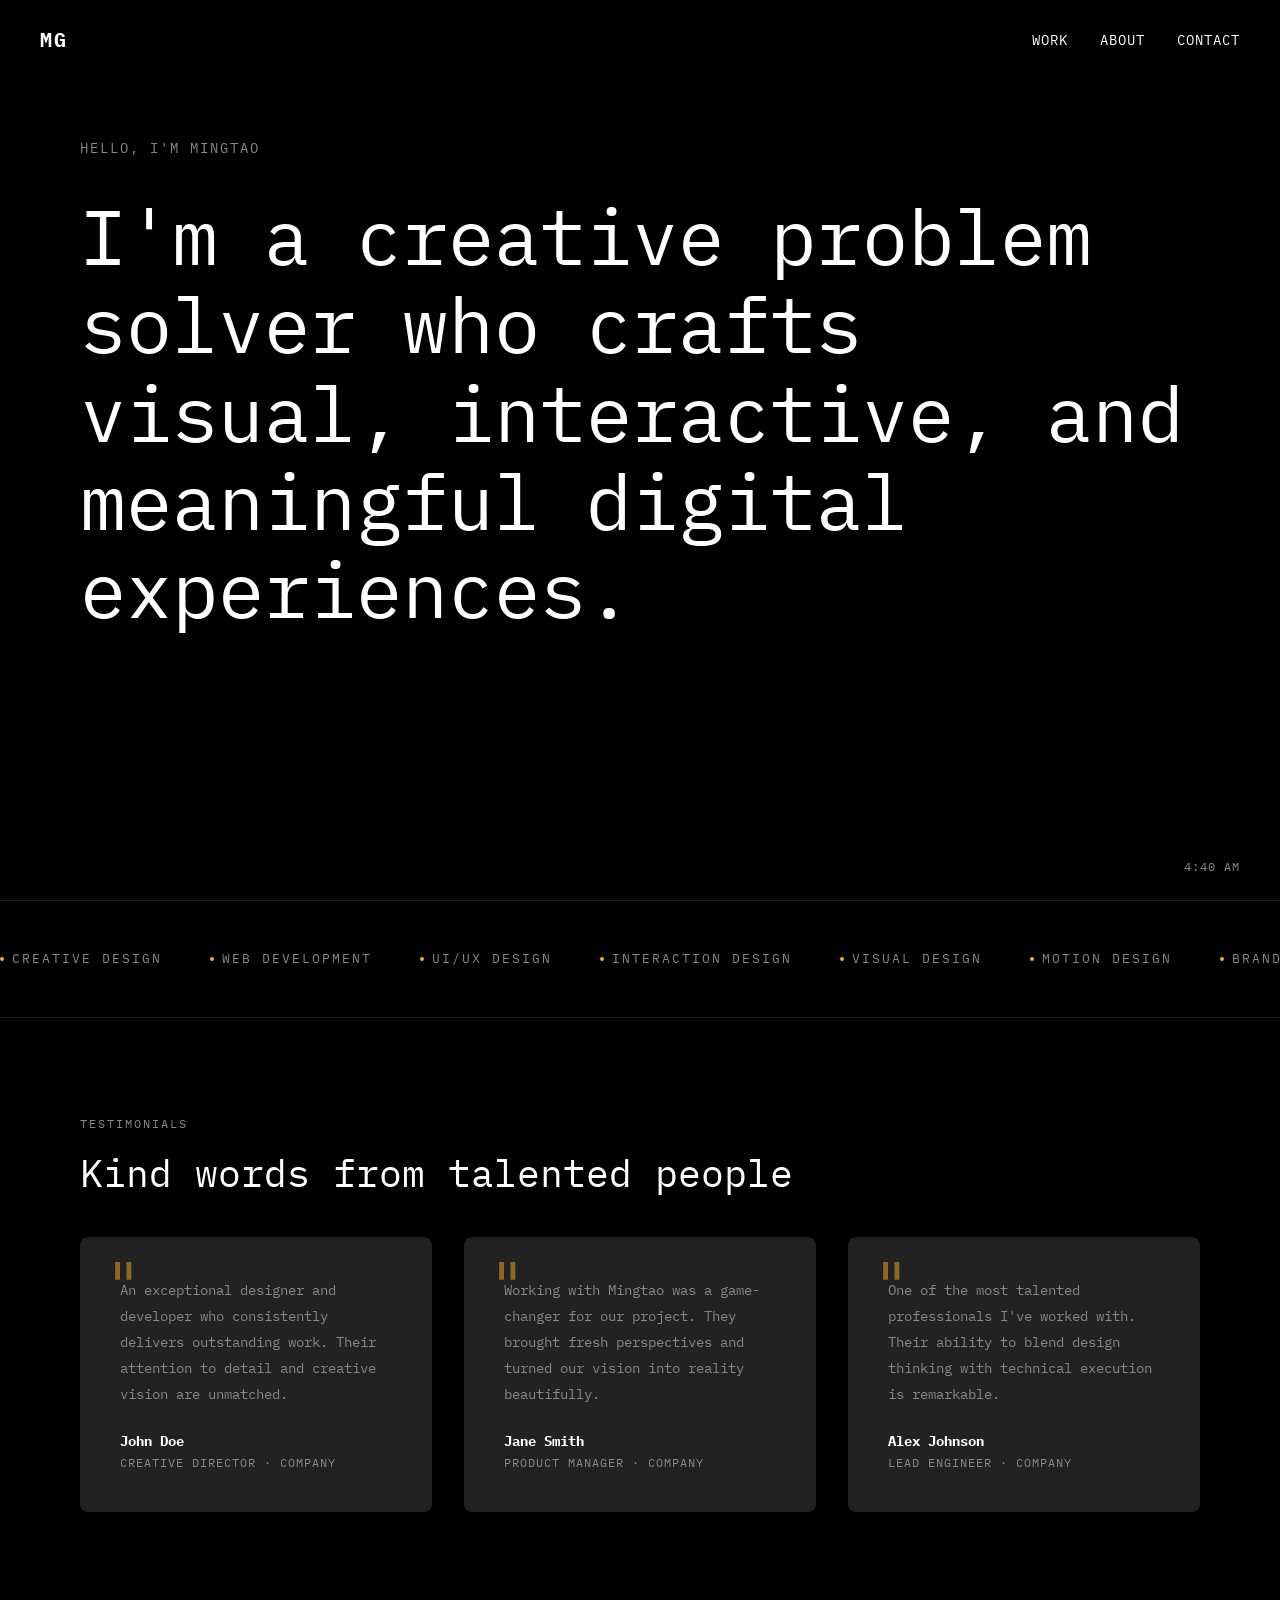
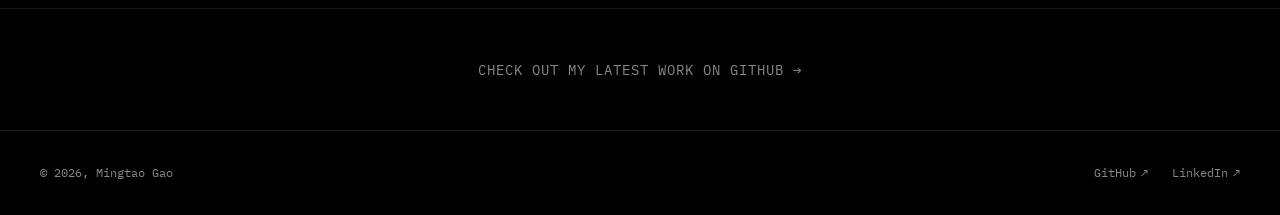
==== commit dbfd1732: "Add magnifying lens hover effect on hero heading" ====
--- a/index.html
+++ b/index.html
@@ -38,21 +38,10 @@
   <!-- Hero Section -->
   <section class="hero">
     <p class="hero-intro">Hello, I'm Mingtao</p>
-    <h1 class="hero-heading">
-      <span class="word-reveal"><span class="word-inner">I'm</span></span>
-      <span class="word-reveal gradient-text"><span class="word-inner">a</span></span>
-      <span class="word-reveal gradient-text"><span class="word-inner">creative</span></span>
-      <span class="word-reveal gradient-text"><span class="word-inner">problem</span></span>
-      <span class="word-reveal gradient-text"><span class="word-inner">solver</span></span>
-      <span class="word-reveal"><span class="word-inner">who</span></span>
-      <span class="word-reveal"><span class="word-inner">crafts</span></span>
-      <span class="word-reveal"><span class="word-inner">visual,</span></span>
-      <span class="word-reveal"><span class="word-inner">interactive,</span></span>
-      <span class="word-reveal"><span class="word-inner">and</span></span>
-      <span class="word-reveal"><span class="word-inner">meaningful</span></span>
-      <span class="word-reveal"><span class="word-inner">digital</span></span>
-      <span class="word-reveal"><span class="word-inner">experiences.</span></span>
-    </h1>
+    <div class="hero-heading-wrapper">
+      <h1 class="hero-heading">I'm a creative problem solver who crafts visual, interactive, and meaningful digital experiences.</h1>
+      <h1 class="hero-heading hero-heading-magnified" aria-hidden="true">I'm a creative problem solver who crafts visual, interactive, and meaningful digital experiences.</h1>
+    </div>
     <p class="hero-subtitle">
       Specializing in design and development — turning complex ideas into elegant, user-centered solutions.
     </p>
--- a/styles.css
+++ b/styles.css
@@ -170,42 +170,37 @@
   margin-bottom: 2rem;
   opacity: 0;
   transform: translateY(20px);
-  animation: fadeUp 0.8s ease forwards;
-  animation-delay: 0.2s;
-}
-
-/* Hero heading - word-by-word reveal */
+  transition: opacity 0.8s ease, transform 0.8s ease;
+}
+
+.hero-intro.visible {
+  opacity: 1;
+  transform: translateY(0);
+}
+
+/* Hero heading - magnify lens effect */
+.hero-heading-wrapper {
+  position: relative;
+  margin-bottom: 2rem;
+  cursor: default;
+}
+
 .hero-heading {
   font-size: clamp(2.5rem, 6vw, 5rem);
   line-height: 1.15;
-  margin-bottom: 2rem;
-}
-
-.word-reveal {
-  display: inline-block;
-  overflow: hidden;
-  vertical-align: bottom;
-  margin-right: 0.2em;
-}
-
-.word-inner {
-  display: inline-block;
-  transform: translateY(110%);
-  opacity: 0;
-  transition: transform 0.8s cubic-bezier(0.16, 1, 0.3, 1),
-              opacity 0.8s cubic-bezier(0.16, 1, 0.3, 1);
-}
-
-.word-reveal.revealed .word-inner {
-  transform: translateY(0);
-  opacity: 1;
-}
-
-.hero-heading .gradient-text .word-inner {
-  background: linear-gradient(135deg, var(--orange), var(--red), var(--blue));
-  -webkit-background-clip: text;
-  -webkit-text-fill-color: transparent;
-  background-clip: text;
+}
+
+.hero-heading-magnified {
+  position: absolute;
+  top: 0;
+  left: 0;
+  width: 100%;
+  transform-origin: 0 0;
+  transform: scale(1.5);
+  clip-path: circle(0px at 0px 0px);
+  transition: clip-path 0.15s ease;
+  pointer-events: none;
+  z-index: 2;
 }
 
 .hero-subtitle {
@@ -215,8 +210,12 @@
   margin-bottom: 3rem;
   opacity: 0;
   transform: translateY(20px);
-  animation: fadeUp 0.8s ease forwards;
-  animation-delay: 0.6s;
+  transition: opacity 0.8s ease, transform 0.8s ease;
+}
+
+.hero-subtitle.visible {
+  opacity: 1;
+  transform: translateY(0);
 }
 
 .hero-cta {
@@ -225,8 +224,12 @@
   flex-wrap: wrap;
   opacity: 0;
   transform: translateY(20px);
-  animation: fadeUp 0.8s ease forwards;
-  animation-delay: 0.8s;
+  transition: opacity 0.8s ease, transform 0.8s ease;
+}
+
+.hero-cta.visible {
+  opacity: 1;
+  transform: translateY(0);
 }
 
 /* ========== Buttons ========== */
